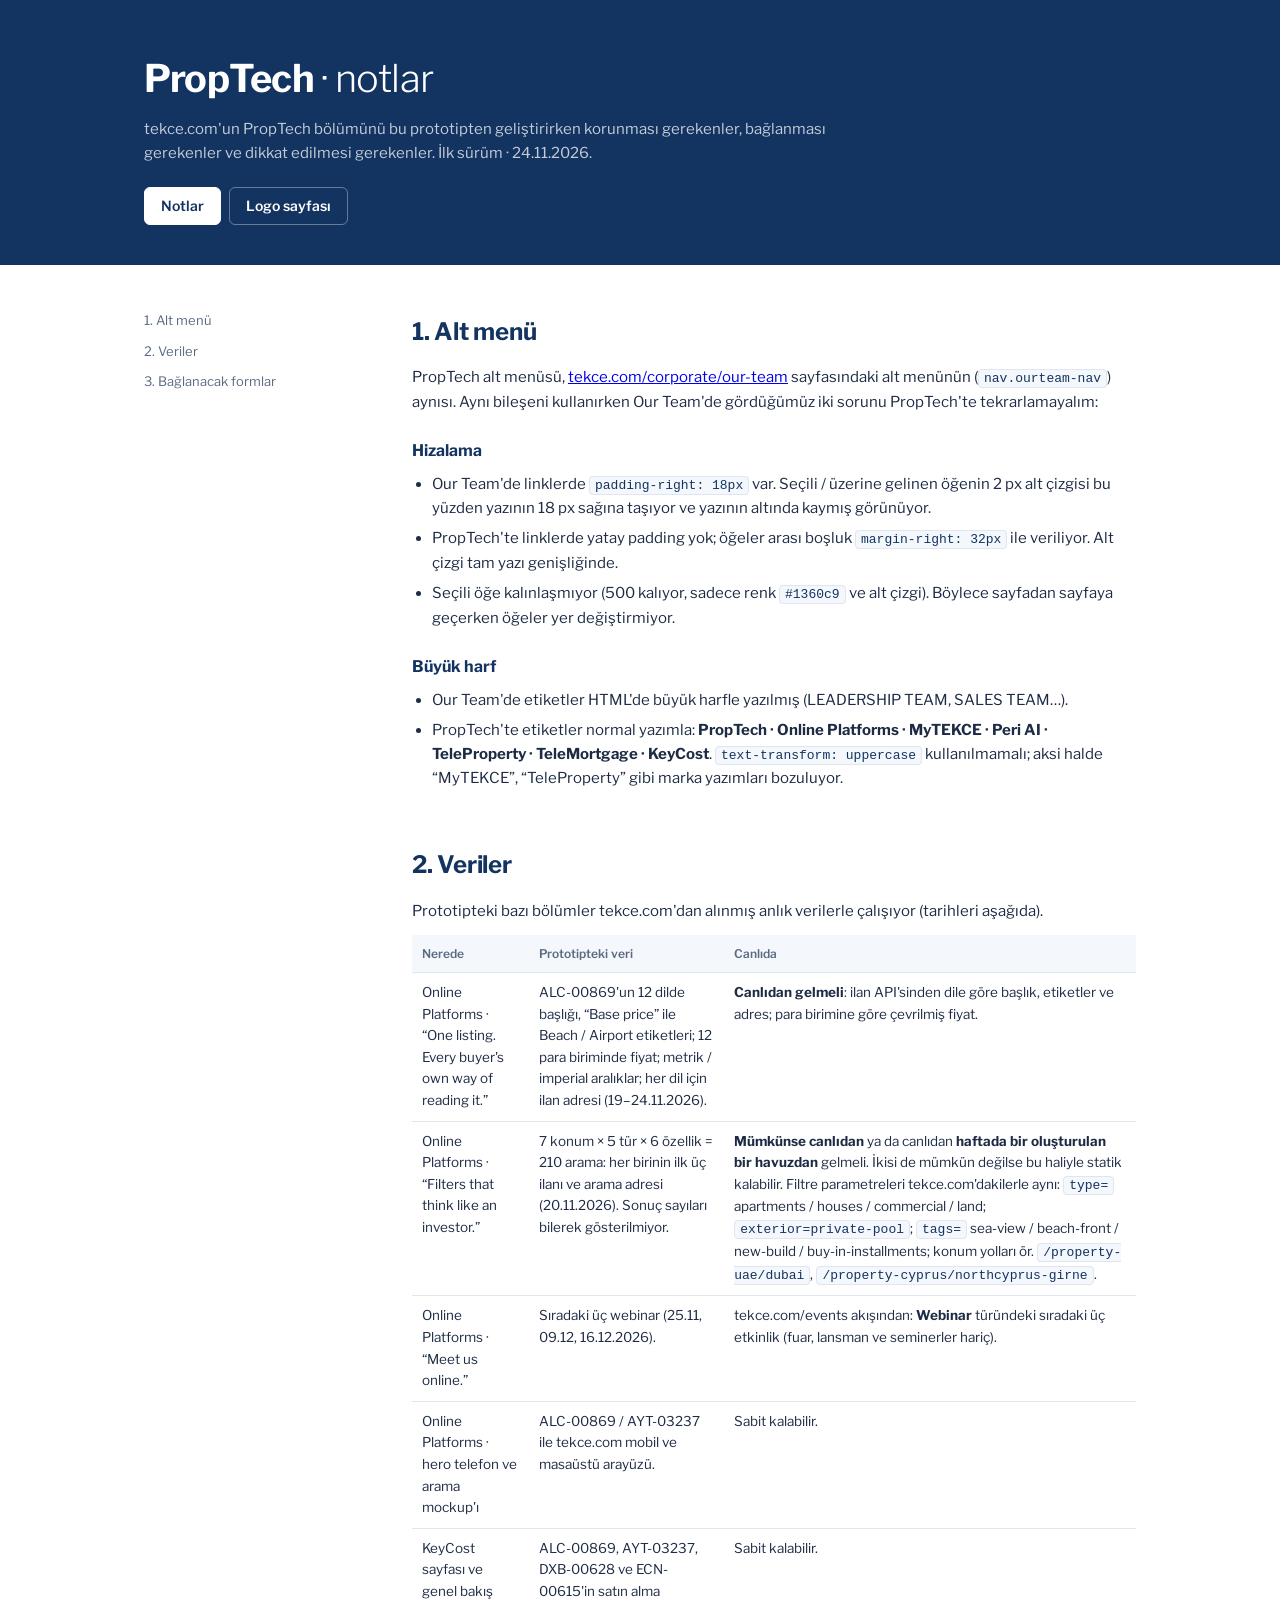
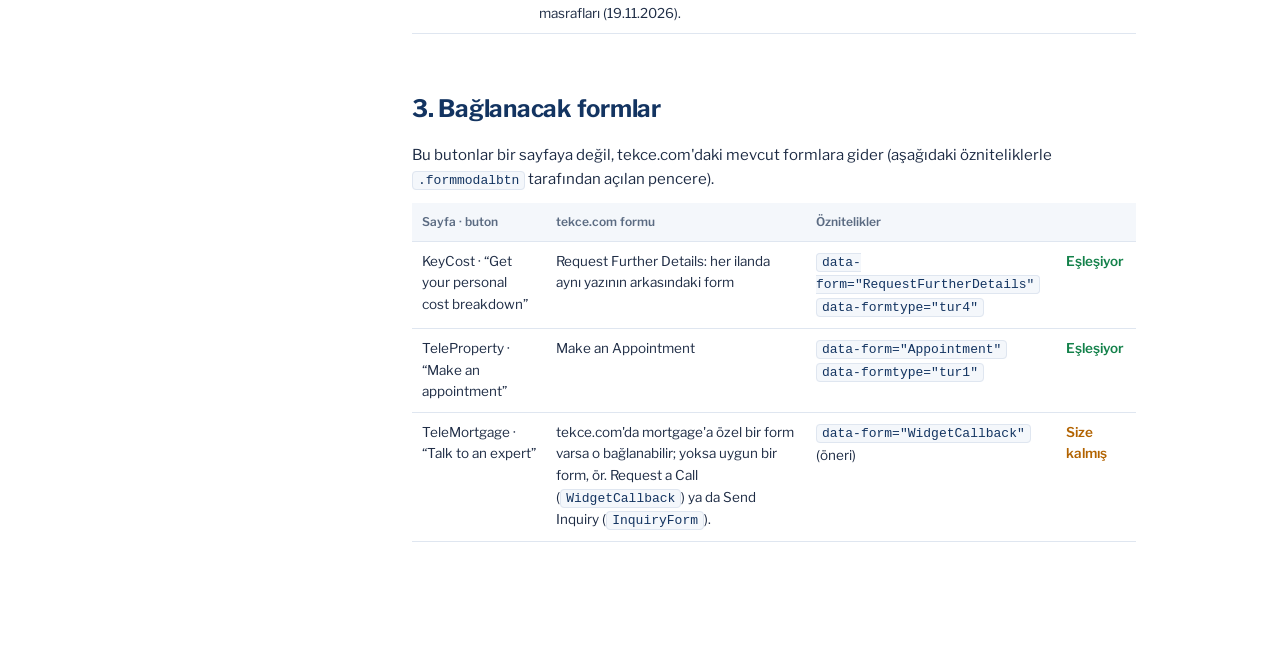
==== handoff/index.html @ daf6c201 "PropTech review rounds: journey with Peri timeline, hero principles, submenu like tekce.com, KeyCost" ====
<!doctype html>
<html lang="tr">
<head>
<meta charset="utf-8">
<meta name="viewport" content="width=device-width, initial-scale=1">
<meta name="robots" content="noindex">
<title>PropTech notlar</title>
<link rel="preconnect" href="https://fonts.googleapis.com">
<link href="https://fonts.googleapis.com/css2?family=Libre+Franklin:wght@300;400;500;600;700&display=swap" rel="stylesheet">
<style>
  :root { --navy: #133461; --blue: #1360c9; --ink: #1d2b44; --ink-2: #5b6b82; --line: #dfe6f0; --pale: #f4f7fb; --warn: #b26300; --ok: #13814a; }
  * { box-sizing: border-box; }
  body { margin: 0; font-family: "Libre Franklin", Arial, sans-serif; color: var(--ink); background: #fff; font-size: 15px; line-height: 1.6; }
  .top { background: var(--navy); color: #fff; padding: 48px 0 40px; }
  .wrap { max-width: 1040px; margin: 0 auto; padding: 0 24px; }
  .top h1 { margin: 0 0 8px; font-size: 38px; font-weight: 300; letter-spacing: -.02em; }
  .top h1 b { font-weight: 700; }
  .top p { margin: 0; max-width: 720px; color: rgba(255,255,255,.75); }
  .layout { display: grid; grid-template-columns: 220px minmax(0, 1fr); gap: 48px; padding: 40px 24px 96px; max-width: 1040px; margin: 0 auto; }
  nav.toc { position: sticky; top: 24px; align-self: start; font-size: 13px; }
  nav.toc a { display: block; padding: 5px 0; color: var(--ink-2); text-decoration: none; }
  nav.toc a:hover { color: var(--blue); }
  section { padding-top: 8px; margin-bottom: 48px; }
  h2 { margin: 0 0 14px; font-size: 24px; color: var(--navy); letter-spacing: -.01em; }
  h3 { margin: 24px 0 8px; font-size: 16px; color: var(--navy); }
  p { margin: 0 0 12px; }
  ul { margin: 0 0 12px; padding-left: 20px; }
  li { margin-bottom: 6px; }
  code { font-family: Consolas, Menlo, monospace; font-size: 13px; background: var(--pale); border: 1px solid var(--line); border-radius: 4px; padding: 1px 5px; color: var(--navy); }
  table { width: 100%; border-collapse: collapse; margin: 8px 0 16px; font-size: 13.5px; }
  th, td { text-align: left; vertical-align: top; padding: 9px 10px; border-bottom: 1px solid var(--line); }
  th { font-size: 12px; font-weight: 600; color: var(--ink-2); background: var(--pale); }
  td a { color: var(--blue); word-break: break-all; }
  .note { border-left: 3px solid var(--blue); background: var(--pale); padding: 12px 16px; margin: 12px 0 16px; border-radius: 0 6px 6px 0; }
  .rule { display: grid; grid-template-columns: 26px 1fr; gap: 6px; margin-bottom: 10px; }
  .rule b { color: var(--navy); }
  .sw { display: inline-block; width: 14px; height: 14px; border-radius: 3px; vertical-align: -2px; margin-right: 6px; border: 1px solid rgba(0,0,0,.08); }
  .tag-ok { color: var(--ok); font-weight: 600; } .tag-warn { color: var(--warn); font-weight: 600; }
  @media (max-width: 860px) { .layout { grid-template-columns: 1fr; } nav.toc { position: static; } table { display: block; overflow-x: auto; } .layout > * { min-width: 0; } th, td { min-width: 140px; } }
  .switch { display: flex; gap: 8px; margin-top: 22px; }
  .switch a { display: inline-flex; align-items: center; height: 38px; padding: 0 16px; border: 1px solid rgba(255,255,255,.35); border-radius: 6px; color: #fff; font-size: 14px; font-weight: 600; text-decoration: none; }
  .switch a:hover { background: rgba(255,255,255,.1); }
  .switch a[aria-current="page"] { background: #fff; color: #133461; border-color: #fff; }
</style>
</head>
<body>
<header class="top">
  <div class="wrap">
    <h1><b>PropTech</b> · notlar</h1>
    <p>tekce.com'un PropTech bölümünü bu prototipten geliştirirken korunması gerekenler, bağlanması gerekenler ve dikkat edilmesi gerekenler. İlk sürüm · 24.11.2026.</p>
    <nav class="switch" aria-label="Sayfalar"><a href="index.html" aria-current="page">Notlar</a><a href="../brand/index.html">Logo sayfası</a></nav>
  </div>
</header>

<div class="layout">
  <nav class="toc" aria-label="İçindekiler">
    <a href="#submenu">1. Alt menü</a>
    <a href="#data">2. Veriler</a>
    <a href="#forms">3. Bağlanacak formlar</a>
  </nav>

  <main>


    <section id="submenu">
      <h2>1. Alt menü</h2>
      <p>PropTech alt menüsü, <a href="https://tekce.com/corporate/our-team" target="_blank" rel="noopener">tekce.com/corporate/our-team</a> sayfasındaki alt menünün (<code>nav.ourteam-nav</code>) aynısı. Aynı bileşeni kullanırken Our Team'de gördüğümüz iki sorunu PropTech'te tekrarlamayalım:</p>
      <h3>Hizalama</h3>
      <ul>
        <li>Our Team'de linklerde <code>padding-right: 18px</code> var. Seçili / üzerine gelinen öğenin 2 px alt çizgisi bu yüzden yazının 18 px sağına taşıyor ve yazının altında kaymış görünüyor.</li>
        <li>PropTech'te linklerde yatay padding yok; öğeler arası boşluk <code>margin-right: 32px</code> ile veriliyor. Alt çizgi tam yazı genişliğinde.</li>
        <li>Seçili öğe kalınlaşmıyor (500 kalıyor, sadece renk <code>#1360c9</code> ve alt çizgi). Böylece sayfadan sayfaya geçerken öğeler yer değiştirmiyor.</li>
      </ul>
      <h3>Büyük harf</h3>
      <ul>
        <li>Our Team'de etiketler HTML'de büyük harfle yazılmış (LEADERSHIP TEAM, SALES TEAM…).</li>
        <li>PropTech'te etiketler normal yazımla: <b>PropTech · Online Platforms · MyTEKCE · Peri AI · TeleProperty · TeleMortgage · KeyCost</b>. <code>text-transform: uppercase</code> kullanılmamalı; aksi halde “MyTEKCE”, “TeleProperty” gibi marka yazımları bozuluyor.</li>
      </ul>
    </section>


    <section id="data">
      <h2>2. Veriler</h2>
      <p>Prototipteki bazı bölümler tekce.com'dan alınmış anlık verilerle çalışıyor (tarihleri aşağıda).</p>
      <table>
        <thead><tr><th>Nerede</th><th>Prototipteki veri</th><th>Canlıda</th></tr></thead>
        <tbody>
          <tr><td>Online Platforms · “One listing. Every buyer's own way of reading it.”</td><td>ALC-00869'un 12 dilde başlığı, “Base price” ile Beach / Airport etiketleri; 12 para biriminde fiyat; metrik / imperial aralıklar; her dil için ilan adresi (19–24.11.2026).</td><td><b>Canlıdan gelmeli</b>: ilan API'sinden dile göre başlık, etiketler ve adres; para birimine göre çevrilmiş fiyat.</td></tr>
          <tr><td>Online Platforms · “Filters that think like an investor.”</td><td>7 konum × 5 tür × 6 özellik = 210 arama: her birinin ilk üç ilanı ve arama adresi (20.11.2026). Sonuç sayıları bilerek gösterilmiyor.</td><td><b>Mümkünse canlıdan</b> ya da canlıdan <b>haftada bir oluşturulan bir havuzdan</b> gelmeli. İkisi de mümkün değilse bu haliyle statik kalabilir. Filtre parametreleri tekce.com'dakilerle aynı: <code>type=</code> apartments / houses / commercial / land; <code>exterior=private-pool</code>; <code>tags=</code> sea-view / beach-front / new-build / buy-in-installments; konum yolları ör. <code>/property-uae/dubai</code>, <code>/property-cyprus/northcyprus-girne</code>.</td></tr>
          <tr><td>Online Platforms · “Meet us online.”</td><td>Sıradaki üç webinar (25.11, 09.12, 16.12.2026).</td><td>tekce.com/events akışından: <b>Webinar</b> türündeki sıradaki üç etkinlik (fuar, lansman ve seminerler hariç).</td></tr>
          <tr><td>Online Platforms · hero telefon ve arama mockup'ı</td><td>ALC-00869 / AYT-03237 ile tekce.com mobil ve masaüstü arayüzü.</td><td>Sabit kalabilir.</td></tr>
          <tr><td>KeyCost sayfası ve genel bakış</td><td>ALC-00869, AYT-03237, DXB-00628 ve ECN-00615'in satın alma masrafları (19.11.2026).</td><td>Sabit kalabilir.</td></tr>
        </tbody>
      </table>
    </section>



    <section id="forms">
      <h2>3. Bağlanacak formlar</h2>
      <p>Bu butonlar bir sayfaya değil, tekce.com'daki mevcut formlara gider (aşağıdaki özniteliklerle <code>.formmodalbtn</code> tarafından açılan pencere).</p>
      <table>
        <thead><tr><th>Sayfa · buton</th><th>tekce.com formu</th><th>Öznitelikler</th><th></th></tr></thead>
        <tbody>
          <tr><td>KeyCost · “Get your personal cost breakdown”</td><td>Request Further Details: her ilanda aynı yazının arkasındaki form</td><td><code>data-form="RequestFurtherDetails"</code><br><code>data-formtype="tur4"</code></td><td class="tag-ok">Eşleşiyor</td></tr>
          <tr><td>TeleProperty · “Make an appointment”</td><td>Make an Appointment</td><td><code>data-form="Appointment"</code><br><code>data-formtype="tur1"</code></td><td class="tag-ok">Eşleşiyor</td></tr>
          <tr><td>TeleMortgage · “Talk to an expert”</td><td>tekce.com'da mortgage'a özel bir form varsa o bağlanabilir; yoksa uygun bir form, ör. Request a Call (<code>WidgetCallback</code>) ya da Send Inquiry (<code>InquiryForm</code>).</td><td><code>data-form="WidgetCallback"</code> (öneri)</td><td class="tag-warn">Size kalmış</td></tr>
        </tbody>
      </table>
    </section>



  </main>
</div>
</body>
</html>
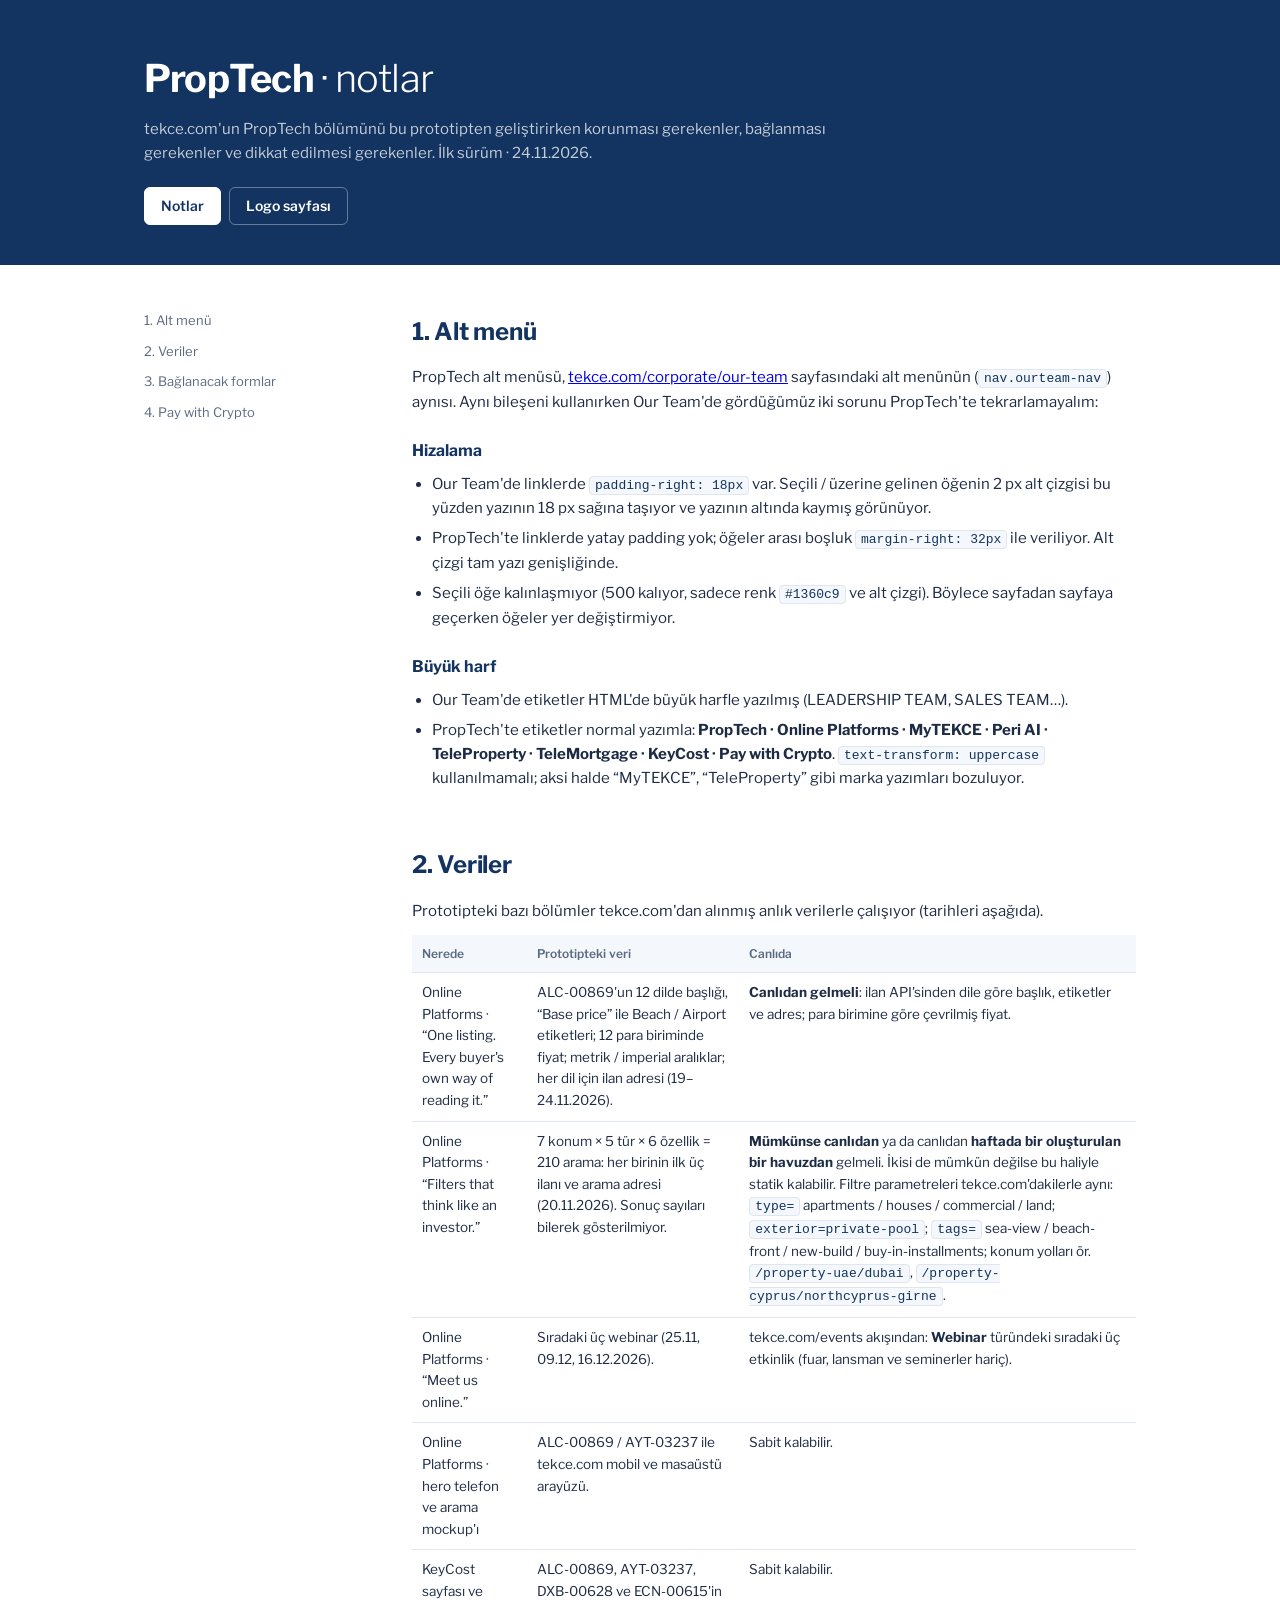
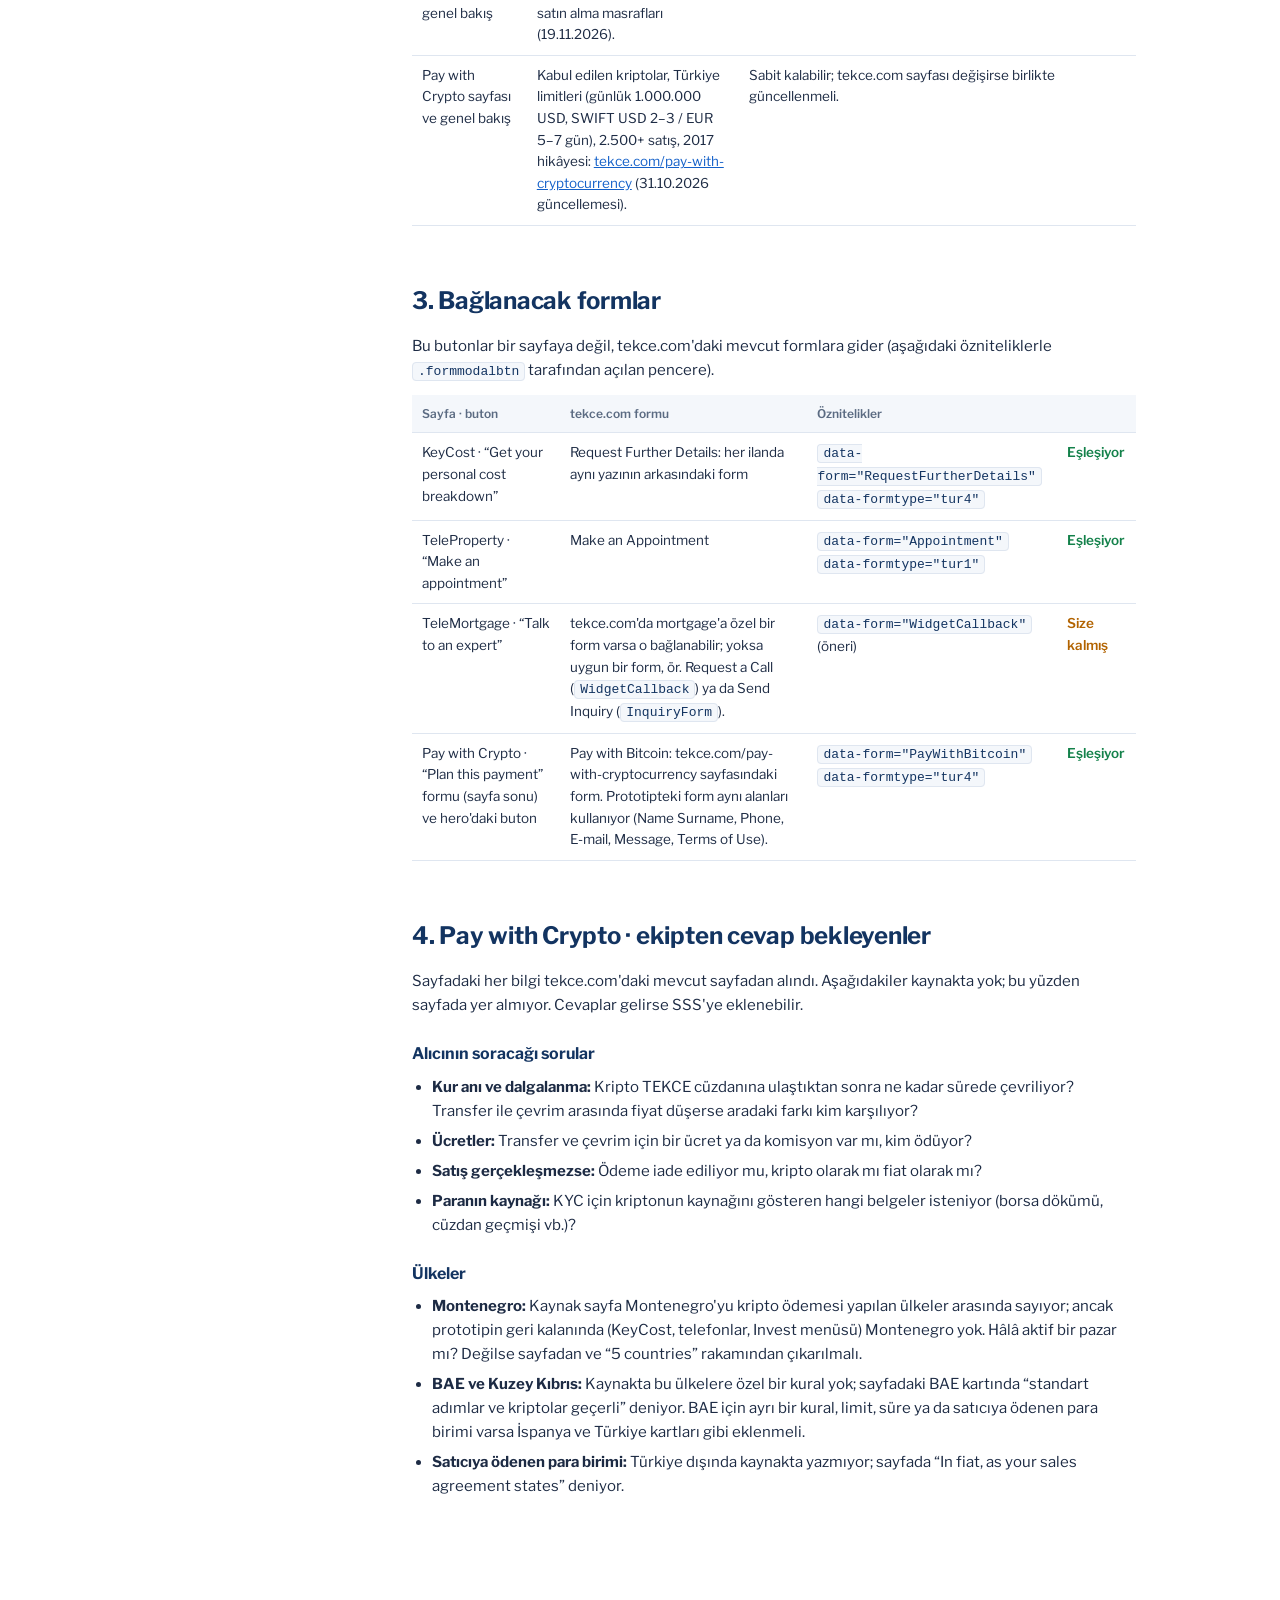
==== commit a5607cac: "Add Pay with Crypto page, journey step and overview card Co-Authored-By: Claude Opus 5.5 <noreply@an" ====
--- a/handoff/index.html
+++ b/handoff/index.html
@@ -57,6 +57,7 @@
     <a href="#submenu">1. Alt menü</a>
     <a href="#data">2. Veriler</a>
     <a href="#forms">3. Bağlanacak formlar</a>
+    <a href="#crypto">4. Pay with Crypto</a>
   </nav>
 
   <main>
@@ -74,7 +75,7 @@
       <h3>Büyük harf</h3>
       <ul>
         <li>Our Team'de etiketler HTML'de büyük harfle yazılmış (LEADERSHIP TEAM, SALES TEAM…).</li>
-        <li>PropTech'te etiketler normal yazımla: <b>PropTech · Online Platforms · MyTEKCE · Peri AI · TeleProperty · TeleMortgage · KeyCost</b>. <code>text-transform: uppercase</code> kullanılmamalı; aksi halde “MyTEKCE”, “TeleProperty” gibi marka yazımları bozuluyor.</li>
+        <li>PropTech'te etiketler normal yazımla: <b>PropTech · Online Platforms · MyTEKCE · Peri AI · TeleProperty · TeleMortgage · KeyCost · Pay with Crypto</b>. <code>text-transform: uppercase</code> kullanılmamalı; aksi halde “MyTEKCE”, “TeleProperty” gibi marka yazımları bozuluyor.</li>
       </ul>
     </section>
 
@@ -90,6 +91,7 @@
           <tr><td>Online Platforms · “Meet us online.”</td><td>Sıradaki üç webinar (25.11, 09.12, 16.12.2026).</td><td>tekce.com/events akışından: <b>Webinar</b> türündeki sıradaki üç etkinlik (fuar, lansman ve seminerler hariç).</td></tr>
           <tr><td>Online Platforms · hero telefon ve arama mockup'ı</td><td>ALC-00869 / AYT-03237 ile tekce.com mobil ve masaüstü arayüzü.</td><td>Sabit kalabilir.</td></tr>
           <tr><td>KeyCost sayfası ve genel bakış</td><td>ALC-00869, AYT-03237, DXB-00628 ve ECN-00615'in satın alma masrafları (19.11.2026).</td><td>Sabit kalabilir.</td></tr>
+          <tr><td>Pay with Crypto sayfası ve genel bakış</td><td>Kabul edilen kriptolar, Türkiye limitleri (günlük 1.000.000 USD, SWIFT USD 2–3 / EUR 5–7 gün), 2.500+ satış, 2017 hikâyesi: <a href="https://tekce.com/pay-with-cryptocurrency" target="_blank" rel="noopener">tekce.com/pay-with-cryptocurrency</a> (31.10.2026 güncellemesi).</td><td>Sabit kalabilir; tekce.com sayfası değişirse birlikte güncellenmeli.</td></tr>
         </tbody>
       </table>
     </section>
@@ -105,8 +107,27 @@
           <tr><td>KeyCost · “Get your personal cost breakdown”</td><td>Request Further Details: her ilanda aynı yazının arkasındaki form</td><td><code>data-form="RequestFurtherDetails"</code><br><code>data-formtype="tur4"</code></td><td class="tag-ok">Eşleşiyor</td></tr>
           <tr><td>TeleProperty · “Make an appointment”</td><td>Make an Appointment</td><td><code>data-form="Appointment"</code><br><code>data-formtype="tur1"</code></td><td class="tag-ok">Eşleşiyor</td></tr>
           <tr><td>TeleMortgage · “Talk to an expert”</td><td>tekce.com'da mortgage'a özel bir form varsa o bağlanabilir; yoksa uygun bir form, ör. Request a Call (<code>WidgetCallback</code>) ya da Send Inquiry (<code>InquiryForm</code>).</td><td><code>data-form="WidgetCallback"</code> (öneri)</td><td class="tag-warn">Size kalmış</td></tr>
+          <tr><td>Pay with Crypto · “Plan this payment” formu (sayfa sonu) ve hero'daki buton</td><td>Pay with Bitcoin: tekce.com/pay-with-cryptocurrency sayfasındaki form. Prototipteki form aynı alanları kullanıyor (Name Surname, Phone, E-mail, Message, Terms of Use).</td><td><code>data-form="PayWithBitcoin"</code><br><code>data-formtype="tur4"</code></td><td class="tag-ok">Eşleşiyor</td></tr>
         </tbody>
       </table>
+    </section>
+
+    <section id="crypto">
+      <h2>4. Pay with Crypto · ekipten cevap bekleyenler</h2>
+      <p>Sayfadaki her bilgi tekce.com'daki mevcut sayfadan alındı. Aşağıdakiler kaynakta yok; bu yüzden sayfada yer almıyor. Cevaplar gelirse SSS'ye eklenebilir.</p>
+      <h3>Alıcının soracağı sorular</h3>
+      <ul>
+        <li><b>Kur anı ve dalgalanma:</b> Kripto TEKCE cüzdanına ulaştıktan sonra ne kadar sürede çevriliyor? Transfer ile çevrim arasında fiyat düşerse aradaki farkı kim karşılıyor?</li>
+        <li><b>Ücretler:</b> Transfer ve çevrim için bir ücret ya da komisyon var mı, kim ödüyor?</li>
+        <li><b>Satış gerçekleşmezse:</b> Ödeme iade ediliyor mu, kripto olarak mı fiat olarak mı?</li>
+        <li><b>Paranın kaynağı:</b> KYC için kriptonun kaynağını gösteren hangi belgeler isteniyor (borsa dökümü, cüzdan geçmişi vb.)?</li>
+      </ul>
+      <h3>Ülkeler</h3>
+      <ul>
+        <li><b>Montenegro:</b> Kaynak sayfa Montenegro'yu kripto ödemesi yapılan ülkeler arasında sayıyor; ancak prototipin geri kalanında (KeyCost, telefonlar, Invest menüsü) Montenegro yok. Hâlâ aktif bir pazar mı? Değilse sayfadan ve “5 countries” rakamından çıkarılmalı.</li>
+        <li><b>BAE ve Kuzey Kıbrıs:</b> Kaynakta bu ülkelere özel bir kural yok; sayfadaki BAE kartında “standart adımlar ve kriptolar geçerli” deniyor. BAE için ayrı bir kural, limit, süre ya da satıcıya ödenen para birimi varsa İspanya ve Türkiye kartları gibi eklenmeli.</li>
+        <li><b>Satıcıya ödenen para birimi:</b> Türkiye dışında kaynakta yazmıyor; sayfada “In fiat, as your sales agreement states” deniyor.</li>
+      </ul>
     </section>
 
 
